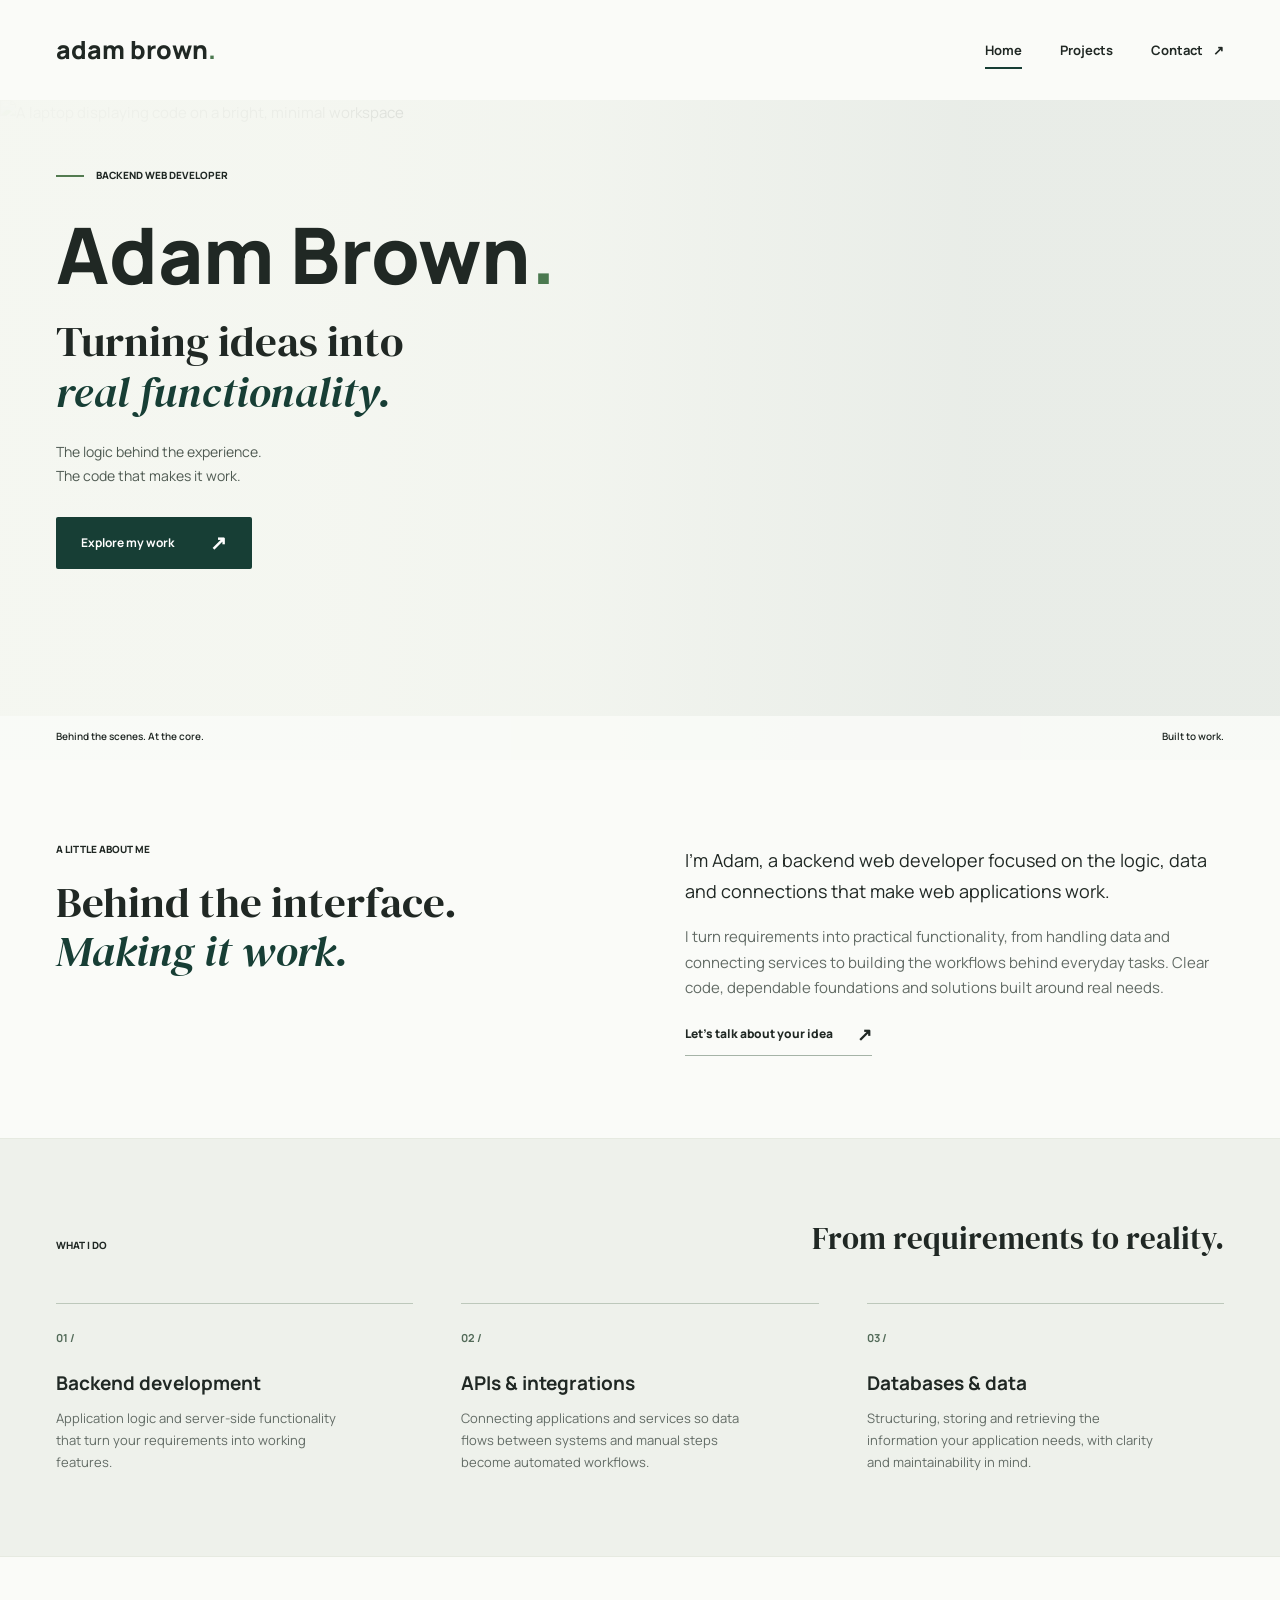
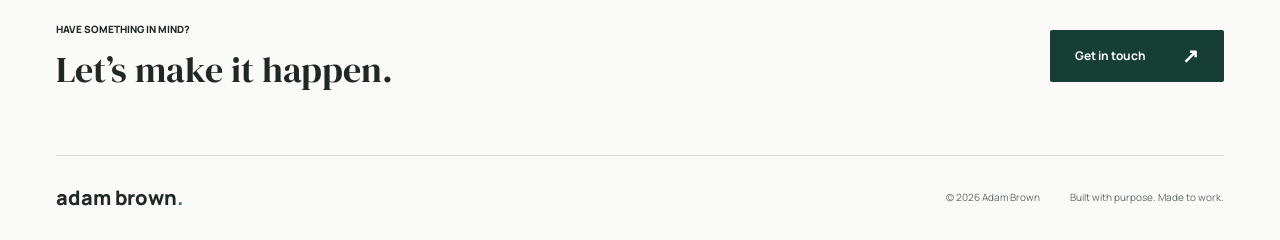
==== index.html @ bc9bd69f "Inital Commit" ====
<!doctype html>
<html lang="en">
<head>
  <meta charset="utf-8">
  <meta name="viewport" content="width=device-width, initial-scale=1">
  <meta name="description" content="Adam Brown is a backend web developer turning ideas into real functionality through application logic, APIs, integrations and databases.">
  <meta name="theme-color" content="#173e35">
  <title>Adam Brown | Backend Web Developer</title>
  <link rel="preconnect" href="https://fonts.googleapis.com">
  <link rel="preconnect" href="https://fonts.gstatic.com" crossorigin>
  <link href="https://fonts.googleapis.com/css2?family=DM+Serif+Display:ital@0;1&family=Manrope:wght@400;500;600;700;800&display=swap" rel="stylesheet">
  <link rel="stylesheet" href="styles.css">
</head>
<body>
  <a class="skip-link" href="#main">Skip to content</a>
  <header class="site-header wrap">
    <a class="wordmark" href="index.html" aria-label="Adam Brown home">adam brown<span class="brand-dot">.</span></a>
    <nav aria-label="Main navigation">
      <a href="index.html" aria-current="page">Home</a>
      <a href="projects.html">Projects</a>
      <a href="contact.html">Contact <span aria-hidden="true">&nearr;</span></a>
    </nav>
  </header>
  <main id="main">
    <section class="hero" aria-labelledby="home-title">
      <img class="hero-image" src="https://images.unsplash.com/photo-1498050108023-c5249f4df085?auto=format&amp;fit=crop&amp;w=2400&amp;q=85" alt="A laptop displaying code on a bright, minimal workspace" fetchpriority="high">
      <div class="hero-shade"></div>
      <div class="hero-content wrap">
        <p class="eyebrow"><span class="small-line"></span> Backend web developer</p>
        <h1 id="home-title">Adam Brown<span class="brand-dot">.</span></h1>
        <p class="hero-statement">Turning ideas into<br><em>real functionality.</em></p>
        <p class="hero-description">The logic behind the experience.<br>The code that makes it work.</p>
        <a class="button button-dark" href="projects.html">Explore my work <span aria-hidden="true">&nearr;</span></a>
      </div>
      <div class="hero-caption"><span>Behind the scenes. At the core.</span><span>Built to work.</span></div>
    </section>
    <section class="intro section wrap" aria-labelledby="intro-title">
      <div><p class="eyebrow">A little about me</p><h2 id="intro-title">Behind the interface.<br><em>Making it work.</em></h2></div>
      <div class="intro-copy"><p>I&rsquo;m Adam, a backend web developer focused on the logic, data and connections that make web applications work.</p><p>I turn requirements into practical functionality, from handling data and connecting services to building the workflows behind everyday tasks. Clear code, dependable foundations and solutions built around real needs.</p><a class="text-link" href="contact.html">Let&rsquo;s talk about your idea <span aria-hidden="true">&nearr;</span></a></div>
    </section>
    <section class="services-band" aria-labelledby="services-title">
      <div class="wrap section"><div class="section-heading"><p class="eyebrow">What I do</p><h2 id="services-title">From requirements to reality.</h2></div>
        <div class="services-grid">
          <article><span class="item-number">01 /</span><h3>Backend development</h3><p>Application logic and server-side functionality that turn your requirements into working features.</p></article>
          <article><span class="item-number">02 /</span><h3>APIs &amp; integrations</h3><p>Connecting applications and services so data flows between systems and manual steps become automated workflows.</p></article>
          <article><span class="item-number">03 /</span><h3>Databases &amp; data</h3><p>Structuring, storing and retrieving the information your application needs, with clarity and maintainability in mind.</p></article>
        </div>
      </div>
    </section>
    <section class="contact-strip wrap"><div><p class="eyebrow">Have something in mind?</p><h2>Let&rsquo;s make it happen.</h2></div><a class="button button-dark" href="contact.html">Get in touch <span aria-hidden="true">&nearr;</span></a></section>
  </main>
  <footer class="site-footer wrap"><a class="wordmark" href="index.html">adam brown<span class="brand-dot">.</span></a><p>&copy; 2026 Adam Brown</p><p>Built with purpose. Made to work.</p></footer>
</body>
</html>
---- styles.css ----
:root {
  --paper: #fafbf8;
  --ink: #202824;
  --muted: #626b65;
  --green: #173e35;
  --accent: #d8ef8a;
  --line: #dce1d9;
  --serif: 'DM Serif Display', Georgia, serif;
  --sans: 'Manrope', sans-serif;
}

* { box-sizing: border-box; }
html { scroll-behavior: smooth; }
body { margin: 0; background: var(--paper); color: var(--ink); font-family: var(--sans); font-size: 15px; line-height: 1.7; -webkit-font-smoothing: antialiased; }
a { color: inherit; text-decoration: none; }
a, button { -webkit-tap-highlight-color: transparent; }
a:focus-visible { outline: 3px solid #54806d; outline-offset: 6px; }
::selection { background: var(--accent); color: var(--green); }
h1, h2, h3, p { margin: 0; }
h1, h2, h3 { line-height: 1.15; font-weight: 500; }
h1, h2 { font-family: var(--serif); }
em { font-family: var(--serif); font-weight: 400; }
.wrap { width: min(1200px, calc(100% - 112px)); margin-inline: auto; }
.skip-link { position: absolute; top: -100px; left: 20px; padding: 10px 20px; background: var(--green); color: white; z-index: 10; }
.skip-link:focus { top: 12px; }
.site-header { min-height: 100px; display: flex; align-items: center; justify-content: space-between; gap: 24px; }
.wordmark { font-size: 25px; font-weight: 800; white-space: nowrap; line-height: 1.2; }
.brand-dot { color: #4b7950; }
.site-header nav { display: flex; align-items: center; gap: 38px; }
.site-header nav a { position: relative; padding-block: 12px; font-size: 13px; font-weight: 700; transition: color .2s; }
.site-header nav a:hover { color: #4b7950; }
.site-header nav a[aria-current]::after { content: ''; position: absolute; bottom: 4px; left: 0; right: 0; height: 2px; background: var(--green); }
.site-header nav a span { margin-left: 7px; }
.hero { position: relative; min-height: 660px; background: #e8ece7; overflow: hidden; }
.hero-image { position: absolute; inset: 0; width: 100%; height: 100%; object-fit: cover; object-position: center 60%; }
.hero-shade { position: absolute; inset: 0; background: linear-gradient(90deg, rgba(245,247,241,.98) 0%, rgba(245,247,241,.95) 25%, rgba(245,247,241,.76) 45%, rgba(245,247,241,.06) 76%); }
.hero-content { position: relative; padding-top: 68px; padding-bottom: 104px; animation: arrive .7s ease both; }
.eyebrow { font-family: var(--sans); font-size: 10px; line-height: 1.5; font-weight: 800; text-transform: uppercase; letter-spacing: 0; display: flex; align-items: center; gap: 12px; }
.small-line { display: inline-block; height: 2px; width: 28px; flex: 0 0 28px; background: #537b50; }
.hero h1 { font-family: var(--sans); font-size: 78px; font-weight: 800; margin-top: 28px; line-height: 1.12; }
.hero-statement { margin-top: 18px; font-family: var(--serif); font-size: 43px; line-height: 1.18; }
.hero-statement em { color: var(--green); }
.hero-description { margin-top: 22px; color: #4f5a52; font-size: 14px; }
.button { display: inline-flex; align-items: center; justify-content: space-between; gap: 36px; min-height: 52px; padding: 14px 24px; border: 1px solid transparent; border-radius: 2px; font-size: 12px; font-weight: 700; transition: background .2s, color .2s; }
.button-dark { color: white; background: var(--green); }
.button-dark:hover { background: #2c5646; }
.button span { font-size: 20px; line-height: 1; }
.hero .button { margin-top: 30px; }
.hero-caption { position: absolute; bottom: 0; left: 0; width: 100%; min-height: 44px; padding: 12px 56px; display: flex; justify-content: space-between; gap: 20px; background: rgba(250,251,248,.9); font-size: 10px; font-weight: 600; }
.section { padding-block: 82px; }
.intro { display: grid; grid-template-columns: 1fr 1fr; gap: 90px; }
.intro h2 { margin-top: 20px; font-size: 43px; }
.intro h2 em { color: var(--green); }
.intro-copy { padding-top: 3px; }
.intro-copy p { margin-bottom: 18px; color: var(--muted); }
.intro-copy p:first-child { color: var(--ink); font-size: 18px; line-height: 1.7; }
.text-link { display: inline-flex; align-items: center; gap: 24px; border-bottom: 1px solid #a5b3a7; padding-bottom: 6px; font-size: 12px; font-weight: 800; }
.text-link:hover { color: #4b7950; border-color: #4b7950; }
.text-link span { font-size: 18px; }
.services-band { background: #eef1eb; border-block: 1px solid #e6eae1; }
.section-heading { display: flex; justify-content: space-between; align-items: baseline; gap: 24px; }
.section-heading h2 { font-size: 31px; }
.services-grid { display: grid; grid-template-columns: repeat(3, 1fr); gap: 48px; margin-top: 46px; }
.services-grid article { border-top: 1px solid #bdc8bb; padding-top: 20px; }
.item-number { font-size: 11px; font-weight: 700; color: #536b59; }
.services-grid h3 { margin-block: 24px 12px; font-size: 19px; font-weight: 700; }
.services-grid p { color: var(--muted); font-size: 13px; max-width: 290px; }
.contact-strip { display: flex; align-items: center; justify-content: space-between; gap: 30px; padding-block: 65px; }
.contact-strip h2 { font-size: 36px; margin-top: 12px; }
.site-footer { display: flex; align-items: center; gap: 30px; border-top: 1px solid var(--line); padding-block: 30px; }
.site-footer .wordmark { font-size: 20px; margin-right: auto; }
.site-footer p { font-size: 10px; color: var(--muted); }
.page-heading { padding-block: 62px 54px; animation: arrive .7s ease both; }
.page-heading h1 { font-size: 66px; margin-block: 24px; max-width: 900px; }
.page-heading h1 em { color: var(--green); }
.page-heading > p:last-child { color: var(--muted); font-size: 15px; }
.projects-section { padding-bottom: 24px; }
.projects-grid { display: grid; grid-template-columns: repeat(3, minmax(0, 1fr)); gap: 26px; }
.project-art { aspect-ratio: 1 / 1.1; position: relative; overflow: hidden; border-radius: 3px; padding: 24px; display: flex; flex-direction: column; justify-content: space-between; }
.art-green { background: var(--green); color: var(--accent); }
.art-blue { background: #dce8ed; color: #354f62; }
.art-pink { background: #eeddde; color: #8b3f47; }
.project-index { font-size: 10px; font-weight: 700; z-index: 1; }
.project-status { font-size: 10px; font-weight: 700; border-top: 1px solid currentColor; padding-top: 12px; z-index: 1; }
.art-type { font-family: var(--serif); font-size: 120px; position: absolute; inset: 0; display: flex; align-items: center; justify-content: center; }
.art-type > span { color: white; }
.art-grid { position: absolute; width: 44%; aspect-ratio: 1; top: 50%; left: 50%; transform: translate(-50%, -50%) rotate(-12deg); display: grid; grid-template-columns: 1fr 1fr; gap: 8px; }
.art-grid span { background: #46687b; }
.art-grid span:nth-child(2) { border-radius: 50%; background: #8faab8; }
.art-grid span:nth-child(3) { border-radius: 0 0 0 100%; background: #8faab8; }
.art-asterisk { position: absolute; inset: 0; display: grid; place-items: center; font-family: Georgia, serif; font-size: 190px; line-height: 1; }
.project-meta { display: flex; justify-content: space-between; align-items: baseline; gap: 16px; margin-top: 22px; }
.project-meta h2 { font-family: var(--sans); font-size: 16px; font-weight: 700; }
.project-meta > span { color: var(--muted); font-size: 10px; }
.project > p { color: var(--muted); font-size: 12px; margin-top: 9px; }
.portfolio-note { display: flex; align-items: center; justify-content: center; gap: 10px; padding-block: 44px 30px; font-size: 11px; color: var(--muted); border-bottom: 1px solid var(--line); }
.status-dot { display: inline-block; width: 6px; height: 6px; border-radius: 50%; background: #698451; flex: 0 0 6px; }
.contact-section { display: grid; grid-template-columns: 1.2fr 1fr; gap: 80px; padding-bottom: 72px; align-items: center; }
.email-panel { background: var(--green); color: white; min-height: 340px; padding: 42px; display: flex; flex-direction: column; justify-content: center; }
.email-panel .eyebrow { color: var(--accent); }
.email-link { font-size: 29px; font-weight: 600; line-height: 1.4; display: flex; align-items: center; justify-content: space-between; gap: 14px; padding-block: 24px 12px; overflow-wrap: anywhere; }
.email-link:hover { color: var(--accent); }
.email-link span { flex-shrink: 0; }
.placeholder-note { color: #c0d1c7; font-size: 11px; }
.email-panel-bottom { display: flex; justify-content: space-between; gap: 16px; border-top: 1px solid #527068; padding-top: 20px; margin-top: 52px; font-size: 10px; color: #d5e2d8; }
.contact-details h2 { font-size: 40px; margin-top: 20px; }
.contact-details h2 em { color: var(--green); }
.contact-details > p:not(.eyebrow) { color: var(--muted); font-size: 13px; margin-block: 22px; max-width: 370px; }
.closing-note { border-top: 1px solid var(--line); display: flex; align-items: center; justify-content: center; gap: 16px; padding-block: 32px 60px; color: var(--muted); font-size: 11px; }
@keyframes arrive { from { opacity: 0; transform: translateY(12px); } to { opacity: 1; transform: translateY(0); } }

@media (min-width: 1600px) {
  .hero { min-height: 700px; }
  .hero-content { padding-top: 88px; }
}
@media (max-width: 1000px) {
  .wrap { width: calc(100% - 64px); }
  .hero h1 { font-size: 64px; }
  .hero-caption { padding-inline: 32px; }
  .intro { gap: 40px; }
  .intro h2 { font-size: 37px; }
  .services-grid { gap: 28px; }
  .section-heading { align-items: flex-start; flex-direction: column; gap: 14px; }
  .page-heading h1 { font-size: 56px; }
  .projects-grid { gap: 18px; }
  .project-art { padding: 18px; }
  .art-type { font-size: 94px; }
  .art-asterisk { font-size: 150px; }
  .contact-section { gap: 36px; }
  .email-panel { padding: 28px; }
  .email-link { font-size: 23px; }
  .site-footer { gap: 20px; }
}
@media (max-width: 700px) {
  .wrap { width: calc(100% - 40px); }
  .site-header { min-height: 84px; gap: 18px; }
  .wordmark { font-size: 20px; }
  .site-header nav { gap: 20px; }
  .site-header nav a { font-size: 11px; }
  .site-header nav a span { display: none; }
  .hero { min-height: 630px; }
  .hero-image { object-position: 62% center; }
  .hero-shade { background: linear-gradient(90deg, rgba(245,247,241,.96), rgba(245,247,241,.88) 46%, rgba(245,247,241,.35)); }
  .hero-content { padding-top: 52px; padding-bottom: 90px; }
  .hero h1 { font-size: 48px; margin-top: 28px; }
  .hero-statement { font-size: 38px; margin-top: 22px; }
  .hero-description { font-size: 13px; }
  .hero-caption { padding-inline: 20px; font-size: 9px; }
  .eyebrow { font-size: 9px; }
  .section { padding-block: 54px; }
  .intro { grid-template-columns: 1fr; gap: 28px; }
  .intro h2 { font-size: 36px; }
  .intro-copy p { font-size: 14px; }
  .intro-copy p:first-child { font-size: 17px; }
  .section-heading h2 { font-size: 29px; }
  .services-grid { grid-template-columns: 1fr; margin-top: 30px; gap: 28px; }
  .services-grid h3 { margin-top: 14px; }
  .services-grid p { max-width: none; }
  .contact-strip { align-items: flex-start; flex-direction: column; gap: 24px; padding-block: 45px; }
  .contact-strip h2 { font-size: 31px; }
  .site-footer { flex-wrap: wrap; gap: 14px 20px; padding-block: 26px; }
  .site-footer .wordmark { width: 100%; }
  .site-footer p:last-child { margin-left: auto; }
  .page-heading { padding-block: 40px; }
  .page-heading h1 { font-size: 44px; margin-block: 20px; }
  .page-heading > p:last-child { font-size: 13px; }
  .page-heading > p:last-child br { display: none; }
  .projects-grid { grid-template-columns: 1fr; gap: 36px; }
  .project-art { aspect-ratio: 1.2 / 1; padding: 24px; }
  .art-type { font-size: 120px; }
  .art-asterisk { font-size: 170px; }
  .project-meta { margin-top: 16px; }
  .portfolio-note { text-align: center; align-items: baseline; font-size: 10px; }
  .contact-section { grid-template-columns: 1fr; gap: 40px; padding-bottom: 42px; }
  .email-panel { padding: 28px; min-height: 290px; }
  .email-link { font-size: 24px; }
  .contact-details h2 { font-size: 36px; }
  .contact-details > p:not(.eyebrow) { max-width: none; }
  .closing-note { padding-block: 28px 40px; align-items: baseline; }
}
@media (max-width: 360px) {
  .site-header { align-items: flex-start; flex-direction: column; gap: 8px; padding-block: 18px; }
  .site-header nav { justify-content: space-between; width: 100%; }
  .hero h1 { font-size: 42px; }
  .hero-statement { font-size: 34px; }
  .page-heading h1 { font-size: 39px; }
  .email-panel { padding: 22px; }
  .email-link { font-size: 21px; }
  .site-footer p:last-child { margin-left: 0; }
}
@media (prefers-reduced-motion: reduce) {
  html { scroll-behavior: auto; }
  *, *::before, *::after { animation: none !important; transition: none !important; }
}
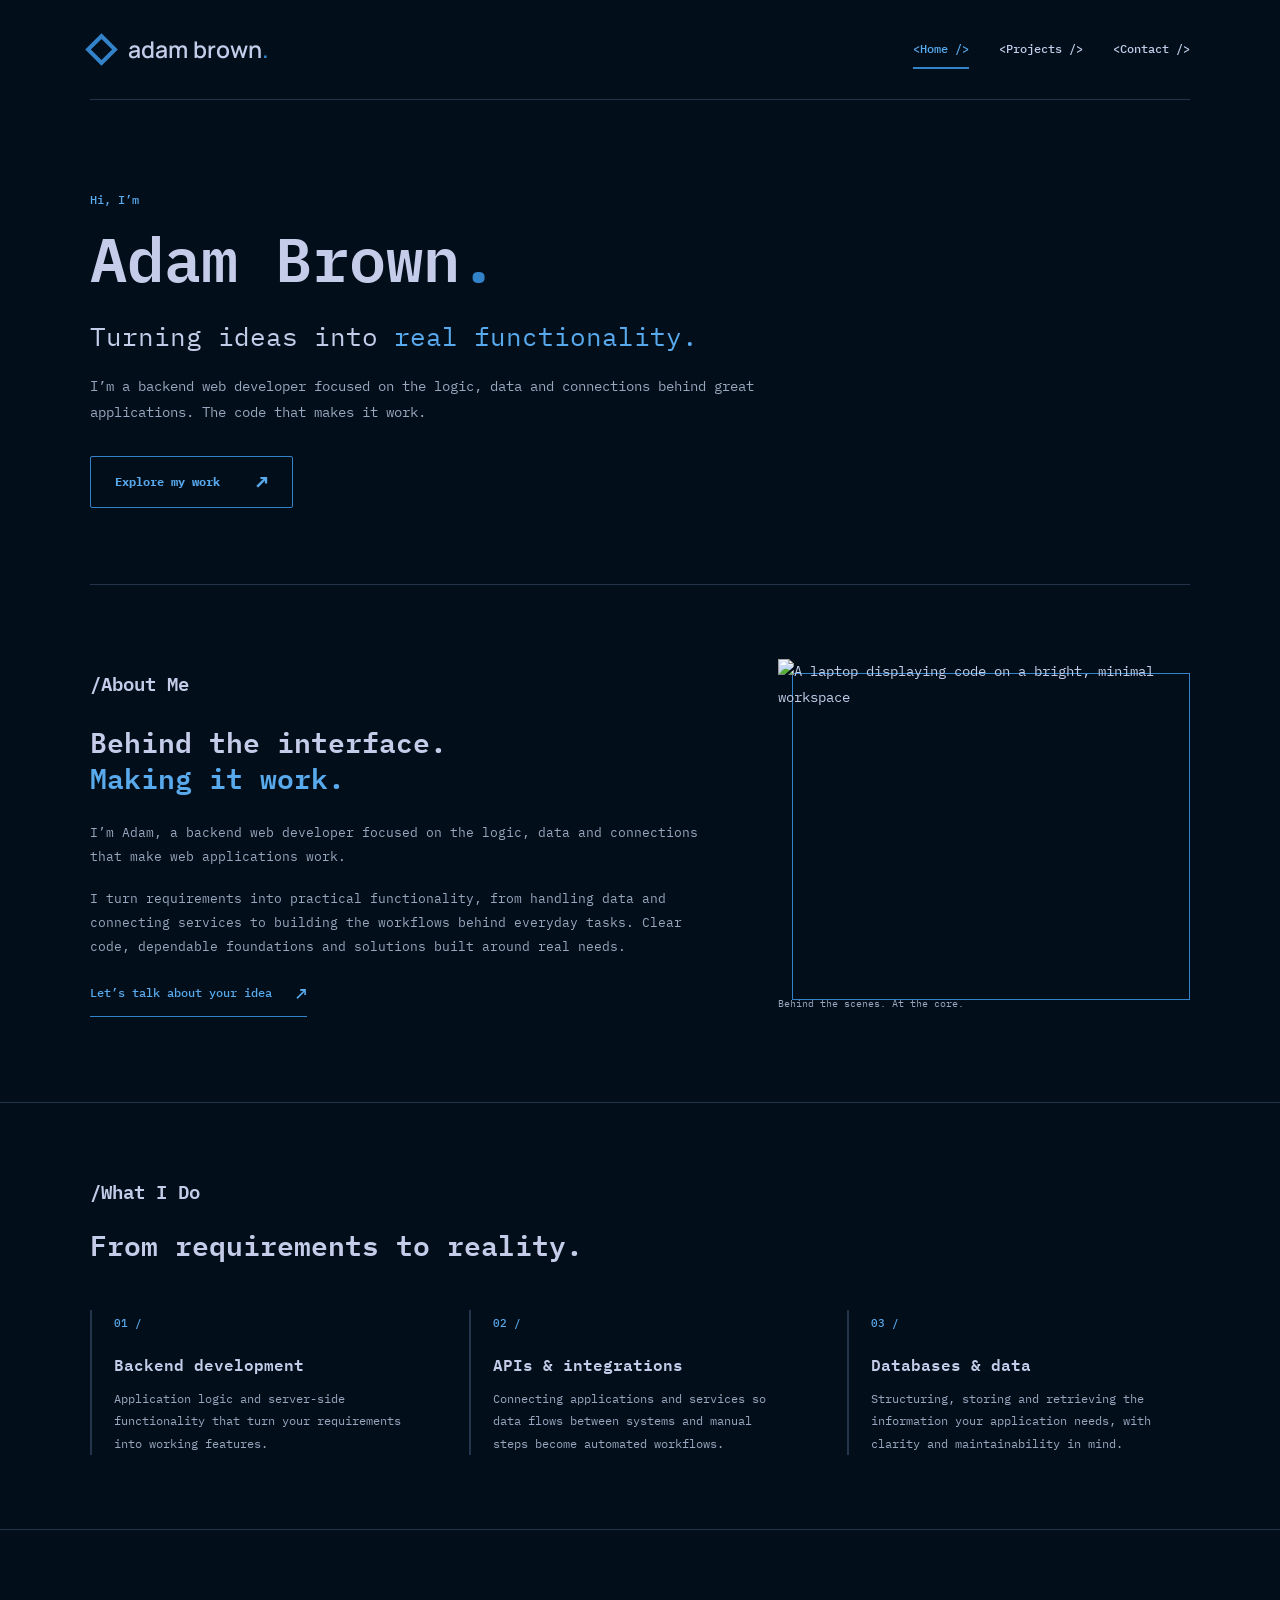
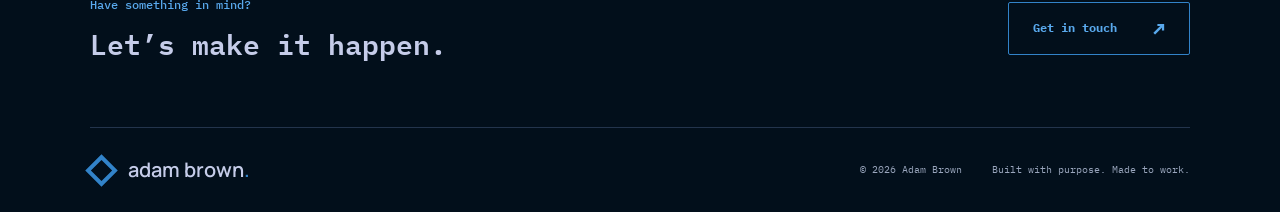
==== commit 4abf9df6: "style update" ====
--- a/index.html
+++ b/index.html
@@ -4,11 +4,11 @@
   <meta charset="utf-8">
   <meta name="viewport" content="width=device-width, initial-scale=1">
   <meta name="description" content="Adam Brown is a backend web developer turning ideas into real functionality through application logic, APIs, integrations and databases.">
-  <meta name="theme-color" content="#173e35">
+  <meta name="theme-color" content="#020f1b">
   <title>Adam Brown | Backend Web Developer</title>
   <link rel="preconnect" href="https://fonts.googleapis.com">
   <link rel="preconnect" href="https://fonts.gstatic.com" crossorigin>
-  <link href="https://fonts.googleapis.com/css2?family=DM+Serif+Display:ital@0;1&family=Manrope:wght@400;500;600;700;800&display=swap" rel="stylesheet">
+  <link href="https://fonts.googleapis.com/css2?family=IBM+Plex+Mono:wght@400;500;600&amp;family=Manrope:wght@400;500;600;700;800&amp;display=swap" rel="stylesheet">
   <link rel="stylesheet" href="styles.css">
 </head>
 <body>
@@ -16,30 +16,27 @@
   <header class="site-header wrap">
     <a class="wordmark" href="index.html" aria-label="Adam Brown home">adam brown<span class="brand-dot">.</span></a>
     <nav aria-label="Main navigation">
-      <a href="index.html" aria-current="page">Home</a>
-      <a href="projects.html">Projects</a>
-      <a href="contact.html">Contact <span aria-hidden="true">&nearr;</span></a>
+      <a href="index.html" aria-current="page" aria-label="Home">&lt;Home /&gt;</a>
+      <a href="projects.html" aria-label="Projects">&lt;Projects /&gt;</a>
+      <a href="contact.html" aria-label="Contact">&lt;Contact /&gt;</a>
     </nav>
   </header>
   <main id="main">
     <section class="hero" aria-labelledby="home-title">
-      <img class="hero-image" src="https://images.unsplash.com/photo-1498050108023-c5249f4df085?auto=format&amp;fit=crop&amp;w=2400&amp;q=85" alt="A laptop displaying code on a bright, minimal workspace" fetchpriority="high">
-      <div class="hero-shade"></div>
       <div class="hero-content wrap">
-        <p class="eyebrow"><span class="small-line"></span> Backend web developer</p>
+        <p class="eyebrow">Hi, I&rsquo;m</p>
         <h1 id="home-title">Adam Brown<span class="brand-dot">.</span></h1>
-        <p class="hero-statement">Turning ideas into<br><em>real functionality.</em></p>
-        <p class="hero-description">The logic behind the experience.<br>The code that makes it work.</p>
+        <p class="hero-statement">Turning ideas into <em>real functionality.</em></p>
+        <p class="hero-description">I&rsquo;m a backend web developer focused on the logic, data and connections behind great applications. The code that makes it work.</p>
         <a class="button button-dark" href="projects.html">Explore my work <span aria-hidden="true">&nearr;</span></a>
       </div>
-      <div class="hero-caption"><span>Behind the scenes. At the core.</span><span>Built to work.</span></div>
     </section>
     <section class="intro section wrap" aria-labelledby="intro-title">
-      <div><p class="eyebrow">A little about me</p><h2 id="intro-title">Behind the interface.<br><em>Making it work.</em></h2></div>
-      <div class="intro-copy"><p>I&rsquo;m Adam, a backend web developer focused on the logic, data and connections that make web applications work.</p><p>I turn requirements into practical functionality, from handling data and connecting services to building the workflows behind everyday tasks. Clear code, dependable foundations and solutions built around real needs.</p><a class="text-link" href="contact.html">Let&rsquo;s talk about your idea <span aria-hidden="true">&nearr;</span></a></div>
+      <div class="intro-copy"><p class="eyebrow section-label">/About Me</p><h2 id="intro-title">Behind the interface.<br><em>Making it work.</em></h2><p>I&rsquo;m Adam, a backend web developer focused on the logic, data and connections that make web applications work.</p><p>I turn requirements into practical functionality, from handling data and connecting services to building the workflows behind everyday tasks. Clear code, dependable foundations and solutions built around real needs.</p><a class="text-link" href="contact.html">Let&rsquo;s talk about your idea <span aria-hidden="true">&nearr;</span></a></div>
+      <figure class="about-image"><img src="https://images.unsplash.com/photo-1498050108023-c5249f4df085?auto=format&amp;fit=crop&amp;w=900&amp;q=85" alt="A laptop displaying code on a bright, minimal workspace" loading="lazy" width="900" height="720"><figcaption>Behind the scenes. At the core.</figcaption></figure>
     </section>
     <section class="services-band" aria-labelledby="services-title">
-      <div class="wrap section"><div class="section-heading"><p class="eyebrow">What I do</p><h2 id="services-title">From requirements to reality.</h2></div>
+      <div class="wrap section"><div class="section-heading"><p class="eyebrow section-label">/What I Do</p><h2 id="services-title">From requirements to reality.</h2></div>
         <div class="services-grid">
           <article><span class="item-number">01 /</span><h3>Backend development</h3><p>Application logic and server-side functionality that turn your requirements into working features.</p></article>
           <article><span class="item-number">02 /</span><h3>APIs &amp; integrations</h3><p>Connecting applications and services so data flows between systems and manual steps become automated workflows.</p></article>
--- a/styles.css
+++ b/styles.css
@@ -1,189 +1,174 @@
 :root {
-  --paper: #fafbf8;
-  --ink: #202824;
-  --muted: #626b65;
-  --green: #173e35;
-  --accent: #d8ef8a;
-  --line: #dce1d9;
-  --serif: 'DM Serif Display', Georgia, serif;
+  color-scheme: dark;
+  --paper: #020f1b;
+  --panel: #14213f;
+  --ink: #c5cce9;
+  --muted: #9aa6bd;
+  --accent: #59a9ed;
+  --blue: #3283c9;
+  --line: #23344c;
+  --mono: 'IBM Plex Mono', Consolas, monospace;
   --sans: 'Manrope', sans-serif;
 }
 
 * { box-sizing: border-box; }
 html { scroll-behavior: smooth; }
-body { margin: 0; background: var(--paper); color: var(--ink); font-family: var(--sans); font-size: 15px; line-height: 1.7; -webkit-font-smoothing: antialiased; }
+body { margin: 0; background: var(--paper); color: var(--ink); font-family: var(--mono); font-size: 14px; line-height: 1.85; -webkit-font-smoothing: antialiased; }
 a { color: inherit; text-decoration: none; }
 a, button { -webkit-tap-highlight-color: transparent; }
-a:focus-visible { outline: 3px solid #54806d; outline-offset: 6px; }
-::selection { background: var(--accent); color: var(--green); }
+a:focus-visible { outline: 2px solid var(--accent); outline-offset: 6px; }
+::selection { background: var(--blue); color: white; }
 h1, h2, h3, p { margin: 0; }
-h1, h2, h3 { line-height: 1.15; font-weight: 500; }
-h1, h2 { font-family: var(--serif); }
-em { font-family: var(--serif); font-weight: 400; }
-.wrap { width: min(1200px, calc(100% - 112px)); margin-inline: auto; }
-.skip-link { position: absolute; top: -100px; left: 20px; padding: 10px 20px; background: var(--green); color: white; z-index: 10; }
+h1, h2, h3 { line-height: 1.3; font-weight: 600; overflow-wrap: anywhere; }
+h1, h2 { font-family: var(--mono); }
+em { color: var(--accent); font-style: normal; font-weight: inherit; }
+.wrap { width: min(1100px, calc(100% - 112px)); margin-inline: auto; }
+.skip-link { position: absolute; top: -100px; left: 20px; padding: 10px 20px; background: var(--panel); color: var(--ink); z-index: 10; }
 .skip-link:focus { top: 12px; }
-.site-header { min-height: 100px; display: flex; align-items: center; justify-content: space-between; gap: 24px; }
-.wordmark { font-size: 25px; font-weight: 800; white-space: nowrap; line-height: 1.2; }
-.brand-dot { color: #4b7950; }
-.site-header nav { display: flex; align-items: center; gap: 38px; }
-.site-header nav a { position: relative; padding-block: 12px; font-size: 13px; font-weight: 700; transition: color .2s; }
-.site-header nav a:hover { color: #4b7950; }
-.site-header nav a[aria-current]::after { content: ''; position: absolute; bottom: 4px; left: 0; right: 0; height: 2px; background: var(--green); }
-.site-header nav a span { margin-left: 7px; }
-.hero { position: relative; min-height: 660px; background: #e8ece7; overflow: hidden; }
-.hero-image { position: absolute; inset: 0; width: 100%; height: 100%; object-fit: cover; object-position: center 60%; }
-.hero-shade { position: absolute; inset: 0; background: linear-gradient(90deg, rgba(245,247,241,.98) 0%, rgba(245,247,241,.95) 25%, rgba(245,247,241,.76) 45%, rgba(245,247,241,.06) 76%); }
-.hero-content { position: relative; padding-top: 68px; padding-bottom: 104px; animation: arrive .7s ease both; }
-.eyebrow { font-family: var(--sans); font-size: 10px; line-height: 1.5; font-weight: 800; text-transform: uppercase; letter-spacing: 0; display: flex; align-items: center; gap: 12px; }
-.small-line { display: inline-block; height: 2px; width: 28px; flex: 0 0 28px; background: #537b50; }
-.hero h1 { font-family: var(--sans); font-size: 78px; font-weight: 800; margin-top: 28px; line-height: 1.12; }
-.hero-statement { margin-top: 18px; font-family: var(--serif); font-size: 43px; line-height: 1.18; }
-.hero-statement em { color: var(--green); }
-.hero-description { margin-top: 22px; color: #4f5a52; font-size: 14px; }
+.site-header { min-height: 100px; display: flex; align-items: center; justify-content: space-between; gap: 24px; border-bottom: 1px solid var(--line); }
+.wordmark { display: inline-flex; align-items: center; gap: 0; font-family: var(--sans); font-size: 23px; font-weight: 600; white-space: nowrap; line-height: 1.2; }
+.wordmark::before { content: ''; width: 15px; height: 15px; margin-right: 15px; border: 4px solid var(--blue); transform: rotate(45deg); flex-shrink: 0; }
+.brand-dot { color: var(--blue); }
+.site-header nav { display: flex; align-items: center; gap: 30px; }
+.site-header nav a { position: relative; padding-block: 12px; font-size: 12px; font-weight: 500; white-space: nowrap; transition: color .2s; }
+.site-header nav a:hover, .site-header nav a[aria-current] { color: var(--accent); }
+.site-header nav a[aria-current]::after { content: ''; position: absolute; bottom: 4px; left: 0; right: 0; height: 2px; background: var(--blue); }
+.hero { position: relative; }
+.hero-content { padding-top: 90px; padding-bottom: 76px; animation: arrive .7s ease both; }
+.eyebrow { font-family: var(--mono); font-size: 12px; line-height: 1.6; font-weight: 500; letter-spacing: 0; display: flex; align-items: center; gap: 12px; color: var(--accent); }
+.section-label { font-size: 19px; font-weight: 600; color: var(--ink); }
+.small-line { display: inline-block; height: 2px; width: 28px; flex: 0 0 28px; background: var(--blue); }
+.hero h1 { font-family: var(--mono); font-size: 62px; font-weight: 600; margin-top: 12px; line-height: 1.2; color: var(--ink); }
+.hero-statement { margin-top: 20px; font-size: 26px; line-height: 1.55; max-width: 760px; }
+.hero-description { margin-top: 18px; color: var(--muted); font-size: 14px; max-width: 690px; }
 .button { display: inline-flex; align-items: center; justify-content: space-between; gap: 36px; min-height: 52px; padding: 14px 24px; border: 1px solid transparent; border-radius: 2px; font-size: 12px; font-weight: 700; transition: background .2s, color .2s; }
-.button-dark { color: white; background: var(--green); }
-.button-dark:hover { background: #2c5646; }
+.button-dark { color: var(--accent); background: transparent; border-color: var(--blue); }
+.button-dark:hover { background: var(--panel); color: #a8d7ff; }
 .button span { font-size: 20px; line-height: 1; }
 .hero .button { margin-top: 30px; }
-.hero-caption { position: absolute; bottom: 0; left: 0; width: 100%; min-height: 44px; padding: 12px 56px; display: flex; justify-content: space-between; gap: 20px; background: rgba(250,251,248,.9); font-size: 10px; font-weight: 600; }
-.section { padding-block: 82px; }
-.intro { display: grid; grid-template-columns: 1fr 1fr; gap: 90px; }
-.intro h2 { margin-top: 20px; font-size: 43px; }
-.intro h2 em { color: var(--green); }
-.intro-copy { padding-top: 3px; }
-.intro-copy p { margin-bottom: 18px; color: var(--muted); }
-.intro-copy p:first-child { color: var(--ink); font-size: 18px; line-height: 1.7; }
-.text-link { display: inline-flex; align-items: center; gap: 24px; border-bottom: 1px solid #a5b3a7; padding-bottom: 6px; font-size: 12px; font-weight: 800; }
-.text-link:hover { color: #4b7950; border-color: #4b7950; }
+.section { padding-block: 74px; }
+.intro { display: grid; grid-template-columns: 1.5fr 1fr; gap: 70px; align-items: center; border-top: 1px solid var(--line); }
+.intro > * { min-width: 0; }
+.intro h2 { margin-block: 24px; font-size: 28px; }
+.intro-copy > p:not(.eyebrow) { margin-bottom: 18px; color: var(--muted); font-size: 13px; }
+.about-image { margin: 0; position: relative; padding-right: 14px; padding-bottom: 14px; }
+.about-image::before { content: ''; position: absolute; inset: 14px 0 28px 14px; border: 1px solid var(--blue); }
+.about-image img { display: block; position: relative; width: 100%; height: auto; aspect-ratio: 5 / 4; object-fit: cover; }
+.about-image figcaption { position: relative; font-size: 10px; color: var(--muted); margin-top: 18px; }
+.text-link { display: inline-flex; align-items: center; gap: 24px; border-bottom: 1px solid var(--blue); padding-bottom: 6px; font-size: 12px; font-weight: 500; color: var(--accent); }
+.text-link:hover { color: #a8d7ff; border-color: #a8d7ff; }
 .text-link span { font-size: 18px; }
-.services-band { background: #eef1eb; border-block: 1px solid #e6eae1; }
-.section-heading { display: flex; justify-content: space-between; align-items: baseline; gap: 24px; }
-.section-heading h2 { font-size: 31px; }
-.services-grid { display: grid; grid-template-columns: repeat(3, 1fr); gap: 48px; margin-top: 46px; }
-.services-grid article { border-top: 1px solid #bdc8bb; padding-top: 20px; }
-.item-number { font-size: 11px; font-weight: 700; color: #536b59; }
-.services-grid h3 { margin-block: 24px 12px; font-size: 19px; font-weight: 700; }
-.services-grid p { color: var(--muted); font-size: 13px; max-width: 290px; }
+.services-band { border-block: 1px solid var(--line); }
+.section-heading { display: flex; flex-direction: column; gap: 20px; }
+.section-heading h2 { font-size: 28px; }
+.services-grid { display: grid; grid-template-columns: repeat(3, minmax(0, 1fr)); gap: 36px; margin-top: 46px; }
+.services-grid article { border-left: 2px solid var(--line); padding-left: 22px; }
+.item-number { font-size: 11px; font-weight: 500; color: var(--accent); }
+.services-grid h3 { margin-block: 20px 12px; font-size: 16px; font-weight: 600; }
+.services-grid p { color: var(--muted); font-size: 12px; max-width: 290px; }
 .contact-strip { display: flex; align-items: center; justify-content: space-between; gap: 30px; padding-block: 65px; }
-.contact-strip h2 { font-size: 36px; margin-top: 12px; }
+.contact-strip h2 { font-size: 28px; margin-top: 12px; }
 .site-footer { display: flex; align-items: center; gap: 30px; border-top: 1px solid var(--line); padding-block: 30px; }
 .site-footer .wordmark { font-size: 20px; margin-right: auto; }
 .site-footer p { font-size: 10px; color: var(--muted); }
-.page-heading { padding-block: 62px 54px; animation: arrive .7s ease both; }
-.page-heading h1 { font-size: 66px; margin-block: 24px; max-width: 900px; }
-.page-heading h1 em { color: var(--green); }
+.page-heading { padding-block: 72px 60px; animation: arrive .7s ease both; }
+.page-heading h1 { font-size: 46px; margin-block: 24px; max-width: 900px; }
 .page-heading > p:last-child { color: var(--muted); font-size: 15px; }
 .projects-section { padding-bottom: 24px; }
-.projects-grid { display: grid; grid-template-columns: repeat(3, minmax(0, 1fr)); gap: 26px; }
-.project-art { aspect-ratio: 1 / 1.1; position: relative; overflow: hidden; border-radius: 3px; padding: 24px; display: flex; flex-direction: column; justify-content: space-between; }
-.art-green { background: var(--green); color: var(--accent); }
-.art-blue { background: #dce8ed; color: #354f62; }
-.art-pink { background: #eeddde; color: #8b3f47; }
+.projects-grid { display: grid; gap: 64px; }
+.project { display: grid; grid-template-columns: 1.15fr 1fr; align-items: center; gap: 48px; }
+.project > * { min-width: 0; }
+.project:nth-child(even) .project-art { order: 2; }
+.project-art { aspect-ratio: 1.6 / 1; position: relative; overflow: hidden; padding: 24px; display: flex; flex-direction: column; justify-content: space-between; border: 1px solid var(--line); }
+.art-blue { background: var(--panel); color: #81baf0; }
+.art-lavender { background: #1b2038; color: #b0b6df; }
+.art-teal { background: #102c34; color: #8ec4c7; }
 .project-index { font-size: 10px; font-weight: 700; z-index: 1; }
 .project-status { font-size: 10px; font-weight: 700; border-top: 1px solid currentColor; padding-top: 12px; z-index: 1; }
-.art-type { font-family: var(--serif); font-size: 120px; position: absolute; inset: 0; display: flex; align-items: center; justify-content: center; }
-.art-type > span { color: white; }
-.art-grid { position: absolute; width: 44%; aspect-ratio: 1; top: 50%; left: 50%; transform: translate(-50%, -50%) rotate(-12deg); display: grid; grid-template-columns: 1fr 1fr; gap: 8px; }
-.art-grid span { background: #46687b; }
-.art-grid span:nth-child(2) { border-radius: 50%; background: #8faab8; }
-.art-grid span:nth-child(3) { border-radius: 0 0 0 100%; background: #8faab8; }
-.art-asterisk { position: absolute; inset: 0; display: grid; place-items: center; font-family: Georgia, serif; font-size: 190px; line-height: 1; }
-.project-meta { display: flex; justify-content: space-between; align-items: baseline; gap: 16px; margin-top: 22px; }
-.project-meta h2 { font-family: var(--sans); font-size: 16px; font-weight: 700; }
-.project-meta > span { color: var(--muted); font-size: 10px; }
-.project > p { color: var(--muted); font-size: 12px; margin-top: 9px; }
+.art-type { font-family: var(--mono); font-size: 80px; position: absolute; inset: 0; display: flex; align-items: center; justify-content: center; }
+.project-details h2 { font-size: 25px; margin-block: 18px; }
+.project-details > p:not(.eyebrow) { font-size: 13px; color: var(--muted); padding: 22px; background: var(--panel); border-left: 2px solid var(--blue); }
+.project-tag { display: block; margin-top: 18px; font-size: 10px; color: var(--muted); }
 .portfolio-note { display: flex; align-items: center; justify-content: center; gap: 10px; padding-block: 44px 30px; font-size: 11px; color: var(--muted); border-bottom: 1px solid var(--line); }
-.status-dot { display: inline-block; width: 6px; height: 6px; border-radius: 50%; background: #698451; flex: 0 0 6px; }
+.status-dot { display: inline-block; width: 6px; height: 6px; border-radius: 50%; background: var(--blue); flex: 0 0 6px; }
 .contact-section { display: grid; grid-template-columns: 1.2fr 1fr; gap: 80px; padding-bottom: 72px; align-items: center; }
-.email-panel { background: var(--green); color: white; min-height: 340px; padding: 42px; display: flex; flex-direction: column; justify-content: center; }
+.contact-section > * { min-width: 0; }
+.email-panel { background: var(--panel); color: var(--ink); min-height: 340px; padding: 36px; border-top: 2px solid var(--blue); display: flex; flex-direction: column; justify-content: center; }
 .email-panel .eyebrow { color: var(--accent); }
-.email-link { font-size: 29px; font-weight: 600; line-height: 1.4; display: flex; align-items: center; justify-content: space-between; gap: 14px; padding-block: 24px 12px; overflow-wrap: anywhere; }
+.email-link { font-size: 27px; font-weight: 500; line-height: 1.4; display: flex; align-items: center; justify-content: space-between; gap: 14px; padding-block: 22px 12px; overflow-wrap: anywhere; border-bottom: 1px solid #31425d; }
 .email-link:hover { color: var(--accent); }
 .email-link span { flex-shrink: 0; }
-.placeholder-note { color: #c0d1c7; font-size: 11px; }
-.email-panel-bottom { display: flex; justify-content: space-between; gap: 16px; border-top: 1px solid #527068; padding-top: 20px; margin-top: 52px; font-size: 10px; color: #d5e2d8; }
-.contact-details h2 { font-size: 40px; margin-top: 20px; }
-.contact-details h2 em { color: var(--green); }
+.placeholder-note { color: #aab7ce; font-size: 11px; margin-top: 22px; }
+.email-panel-bottom { display: flex; flex-wrap: wrap; justify-content: space-between; gap: 10px 16px; border-top: 1px solid #31425d; padding-top: 20px; margin-top: 32px; font-size: 10px; color: #aab7ce; }
+.contact-details h2 { font-size: 30px; margin-top: 20px; }
 .contact-details > p:not(.eyebrow) { color: var(--muted); font-size: 13px; margin-block: 22px; max-width: 370px; }
 .closing-note { border-top: 1px solid var(--line); display: flex; align-items: center; justify-content: center; gap: 16px; padding-block: 32px 60px; color: var(--muted); font-size: 11px; }
 @keyframes arrive { from { opacity: 0; transform: translateY(12px); } to { opacity: 1; transform: translateY(0); } }
 
 @media (min-width: 1600px) {
-  .hero { min-height: 700px; }
-  .hero-content { padding-top: 88px; }
+  .hero-content { padding-top: 110px; padding-bottom: 100px; }
 }
 @media (max-width: 1000px) {
   .wrap { width: calc(100% - 64px); }
-  .hero h1 { font-size: 64px; }
-  .hero-caption { padding-inline: 32px; }
+  .hero h1 { font-size: 52px; }
   .intro { gap: 40px; }
-  .intro h2 { font-size: 37px; }
+  .intro h2 { font-size: 25px; }
   .services-grid { gap: 28px; }
-  .section-heading { align-items: flex-start; flex-direction: column; gap: 14px; }
-  .page-heading h1 { font-size: 56px; }
-  .projects-grid { gap: 18px; }
-  .project-art { padding: 18px; }
-  .art-type { font-size: 94px; }
-  .art-asterisk { font-size: 150px; }
+  .site-header nav { gap: 22px; }
+  .page-heading h1 { font-size: 40px; }
+  .project { gap: 30px; }
+  .art-type { font-size: 64px; }
   .contact-section { gap: 36px; }
   .email-panel { padding: 28px; }
-  .email-link { font-size: 23px; }
   .site-footer { gap: 20px; }
 }
 @media (max-width: 700px) {
   .wrap { width: calc(100% - 40px); }
-  .site-header { min-height: 84px; gap: 18px; }
+  .site-header { flex-direction: column; align-items: flex-start; min-height: 0; padding-block: 24px 16px; gap: 18px; }
   .wordmark { font-size: 20px; }
-  .site-header nav { gap: 20px; }
-  .site-header nav a { font-size: 11px; }
-  .site-header nav a span { display: none; }
-  .hero { min-height: 630px; }
-  .hero-image { object-position: 62% center; }
-  .hero-shade { background: linear-gradient(90deg, rgba(245,247,241,.96), rgba(245,247,241,.88) 46%, rgba(245,247,241,.35)); }
-  .hero-content { padding-top: 52px; padding-bottom: 90px; }
-  .hero h1 { font-size: 48px; margin-top: 28px; }
-  .hero-statement { font-size: 38px; margin-top: 22px; }
+  .site-header nav { width: 100%; gap: 12px; justify-content: space-between; }
+  .site-header nav a { font-size: 10px; }
+  .hero-content { padding-block: 48px 52px; }
+  .hero h1 { font-size: 40px; margin-top: 14px; }
+  .hero-statement { font-size: 23px; margin-top: 22px; }
   .hero-description { font-size: 13px; }
-  .hero-caption { padding-inline: 20px; font-size: 9px; }
-  .eyebrow { font-size: 9px; }
+  .eyebrow { font-size: 11px; }
+  .section-label { font-size: 18px; }
   .section { padding-block: 54px; }
-  .intro { grid-template-columns: 1fr; gap: 28px; }
-  .intro h2 { font-size: 36px; }
-  .intro-copy p { font-size: 14px; }
-  .intro-copy p:first-child { font-size: 17px; }
-  .section-heading h2 { font-size: 29px; }
+  .intro { grid-template-columns: 1fr; gap: 36px; }
+  .intro h2 { font-size: 25px; }
+  .about-image { max-width: 460px; }
+  .section-heading h2 { font-size: 24px; }
   .services-grid { grid-template-columns: 1fr; margin-top: 30px; gap: 28px; }
   .services-grid h3 { margin-top: 14px; }
   .services-grid p { max-width: none; }
   .contact-strip { align-items: flex-start; flex-direction: column; gap: 24px; padding-block: 45px; }
-  .contact-strip h2 { font-size: 31px; }
+  .contact-strip h2 { font-size: 25px; }
   .site-footer { flex-wrap: wrap; gap: 14px 20px; padding-block: 26px; }
   .site-footer .wordmark { width: 100%; }
   .site-footer p:last-child { margin-left: auto; }
   .page-heading { padding-block: 40px; }
-  .page-heading h1 { font-size: 44px; margin-block: 20px; }
+  .page-heading h1 { font-size: 32px; margin-block: 20px; }
   .page-heading > p:last-child { font-size: 13px; }
   .page-heading > p:last-child br { display: none; }
-  .projects-grid { grid-template-columns: 1fr; gap: 36px; }
-  .project-art { aspect-ratio: 1.2 / 1; padding: 24px; }
-  .art-type { font-size: 120px; }
-  .art-asterisk { font-size: 170px; }
-  .project-meta { margin-top: 16px; }
+  .projects-grid { gap: 48px; }
+  .project { grid-template-columns: 1fr; gap: 24px; }
+  .project:nth-child(even) .project-art { order: 0; }
+  .project-art { aspect-ratio: 1.5 / 1; padding: 20px; }
+  .art-type { font-size: 60px; }
+  .project-details h2 { font-size: 23px; }
   .portfolio-note { text-align: center; align-items: baseline; font-size: 10px; }
   .contact-section { grid-template-columns: 1fr; gap: 40px; padding-bottom: 42px; }
   .email-panel { padding: 28px; min-height: 290px; }
   .email-link { font-size: 24px; }
-  .contact-details h2 { font-size: 36px; }
+  .contact-details h2 { font-size: 28px; }
   .contact-details > p:not(.eyebrow) { max-width: none; }
   .closing-note { padding-block: 28px 40px; align-items: baseline; }
 }
 @media (max-width: 360px) {
-  .site-header { align-items: flex-start; flex-direction: column; gap: 8px; padding-block: 18px; }
-  .site-header nav { justify-content: space-between; width: 100%; }
-  .hero h1 { font-size: 42px; }
-  .hero-statement { font-size: 34px; }
-  .page-heading h1 { font-size: 39px; }
+  .hero h1 { font-size: 36px; }
+  .hero-statement { font-size: 21px; }
+  .page-heading h1 { font-size: 29px; }
   .email-panel { padding: 22px; }
   .email-link { font-size: 21px; }
   .site-footer p:last-child { margin-left: 0; }
